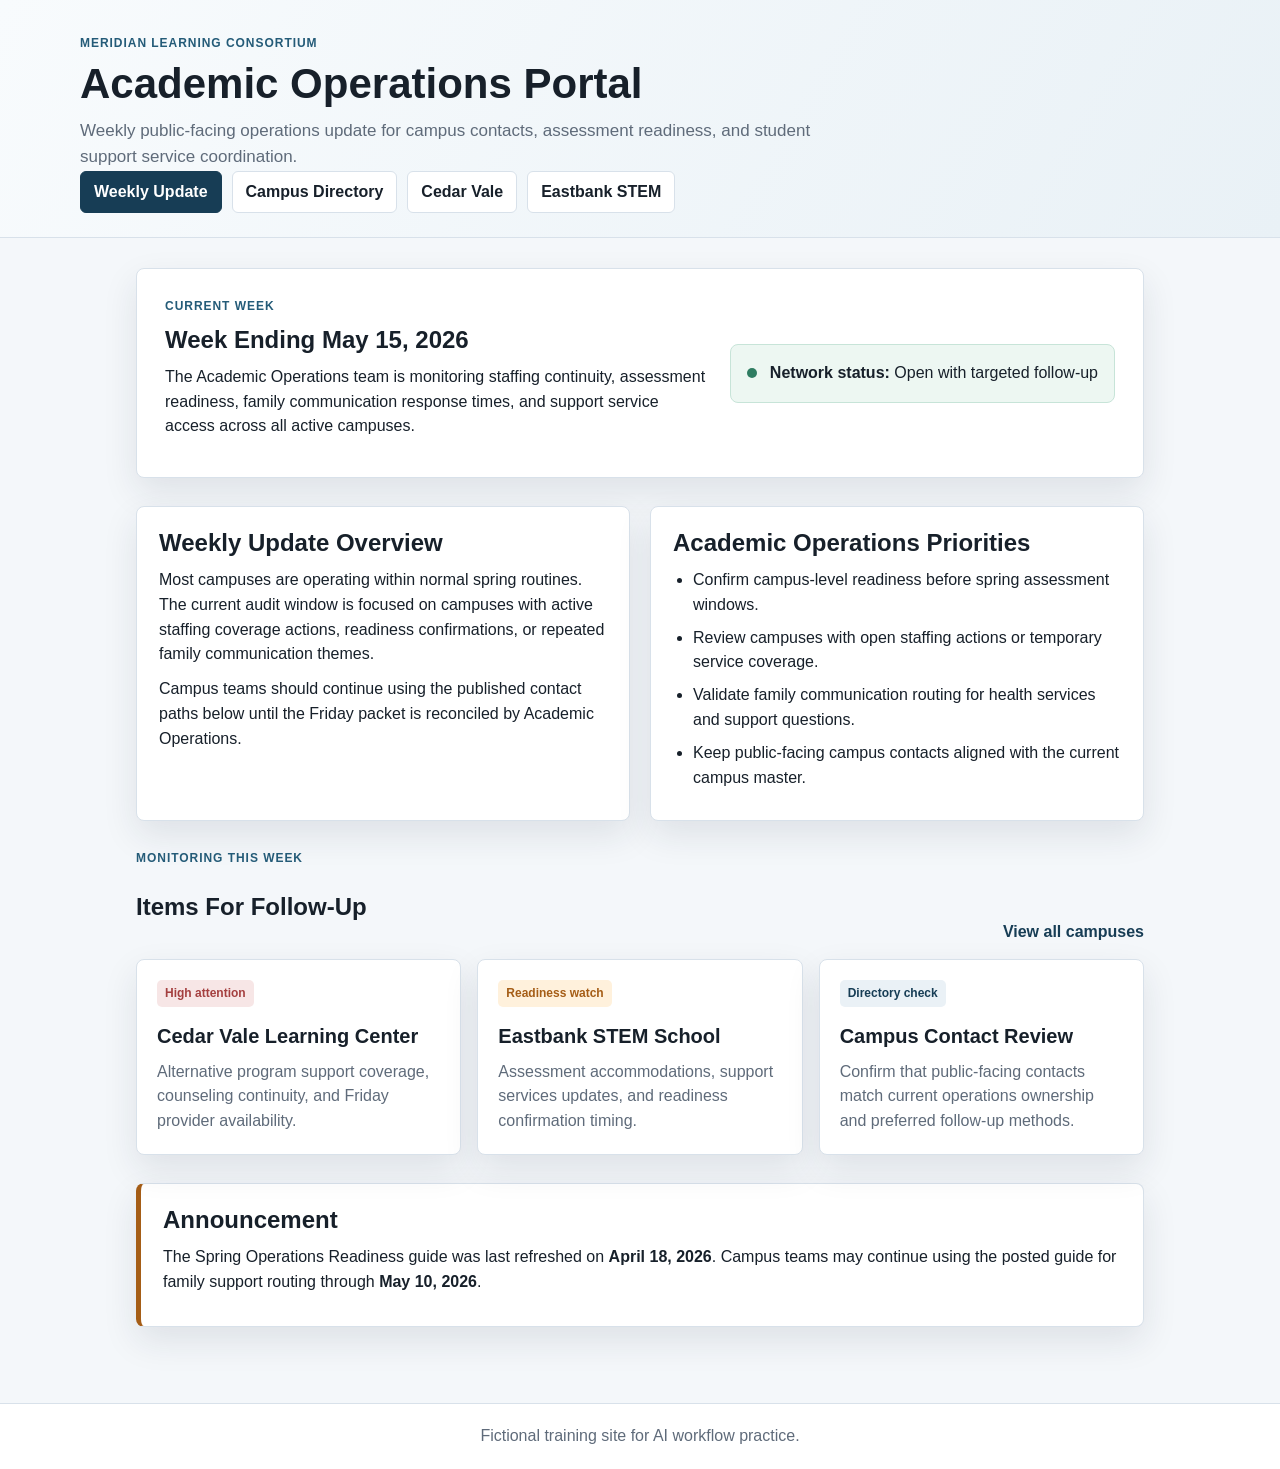
==== index.html @ b3deb1ea "Build academic operations audit portal" ====
<!doctype html>
<html lang="en">
<head>
  <meta charset="utf-8">
  <meta name="viewport" content="width=device-width, initial-scale=1">
  <title>Academic Operations Portal</title>
  <link rel="stylesheet" href="styles.css">
</head>
<body>
  <header class="site-header">
    <div>
      <p class="eyebrow">Meridian Learning Consortium</p>
      <h1>Academic Operations Portal</h1>
      <p class="lede">Weekly public-facing operations update for campus contacts, assessment readiness, and student support service coordination.</p>
    </div>
    <nav aria-label="Primary navigation">
      <a href="index.html" aria-current="page">Weekly Update</a>
      <a href="campus-directory.html">Campus Directory</a>
      <a href="cedar-vale-learning-center-profile.html">Cedar Vale</a>
      <a href="eastbank-stem-school-profile.html">Eastbank STEM</a>
    </nav>
  </header>

  <main>
    <section class="hero-panel">
      <div>
        <p class="label">Current week</p>
        <h2>Week Ending May 15, 2026</h2>
        <p>The Academic Operations team is monitoring staffing continuity, assessment readiness, family communication response times, and support service access across all active campuses.</p>
      </div>
      <div class="status-box">
        <span class="status-dot"></span>
        <strong>Network status:</strong>
        <span>Open with targeted follow-up</span>
      </div>
    </section>

    <section class="content-grid">
      <article>
        <h2>Weekly Update Overview</h2>
        <p>Most campuses are operating within normal spring routines. The current audit window is focused on campuses with active staffing coverage actions, readiness confirmations, or repeated family communication themes.</p>
        <p>Campus teams should continue using the published contact paths below until the Friday packet is reconciled by Academic Operations.</p>
      </article>

      <article>
        <h2>Academic Operations Priorities</h2>
        <ul class="check-list">
          <li>Confirm campus-level readiness before spring assessment windows.</li>
          <li>Review campuses with open staffing actions or temporary service coverage.</li>
          <li>Validate family communication routing for health services and support questions.</li>
          <li>Keep public-facing campus contacts aligned with the current campus master.</li>
        </ul>
      </article>
    </section>

    <section>
      <div class="section-heading">
        <div>
          <p class="label">Monitoring this week</p>
          <h2>Items For Follow-Up</h2>
        </div>
        <a class="text-link" href="campus-directory.html">View all campuses</a>
      </div>
      <div class="cards">
        <a class="card" href="cedar-vale-learning-center-profile.html">
          <span class="tag high">High attention</span>
          <h3>Cedar Vale Learning Center</h3>
          <p>Alternative program support coverage, counseling continuity, and Friday provider availability.</p>
        </a>
        <a class="card" href="eastbank-stem-school-profile.html">
          <span class="tag medium">Readiness watch</span>
          <h3>Eastbank STEM School</h3>
          <p>Assessment accommodations, support services updates, and readiness confirmation timing.</p>
        </a>
        <a class="card" href="campus-directory.html">
          <span class="tag neutral">Directory check</span>
          <h3>Campus Contact Review</h3>
          <p>Confirm that public-facing contacts match current operations ownership and preferred follow-up methods.</p>
        </a>
      </div>
    </section>

    <section class="notice">
      <h2>Announcement</h2>
      <p>The Spring Operations Readiness guide was last refreshed on <strong>April 18, 2026</strong>. Campus teams may continue using the posted guide for family support routing through <strong>May 10, 2026</strong>.</p>
    </section>
  </main>

  <footer>
    <p>Fictional training site for AI workflow practice.</p>
  </footer>
</body>
</html>
---- styles.css ----
:root {
  --ink: #17202a;
  --muted: #5f6b7a;
  --line: #d8e1ea;
  --panel: #ffffff;
  --wash: #f4f7fa;
  --brand: #245b78;
  --brand-dark: #173d55;
  --accent: #2f7d62;
  --warn: #a55d16;
  --high: #a43f3f;
  --shadow: 0 14px 35px rgba(26, 44, 58, 0.10);
}

* {
  box-sizing: border-box;
}

body {
  margin: 0;
  color: var(--ink);
  font-family: Arial, Helvetica, sans-serif;
  background: var(--wash);
  line-height: 1.55;
}

a {
  color: var(--brand-dark);
  text-decoration: none;
}

a:hover {
  text-decoration: underline;
}

.site-header {
  background: linear-gradient(120deg, #f8fbfd 0%, #e9f1f6 100%);
  border-bottom: 1px solid var(--line);
  padding: 34px min(5vw, 56px) 24px;
}

.site-header.compact {
  padding-top: 26px;
}

.site-header > div,
.site-header nav,
main {
  max-width: 1120px;
  margin: 0 auto;
}

.site-header h1 {
  margin: 0;
  font-size: 42px;
  line-height: 1.08;
  letter-spacing: 0;
}

.eyebrow,
.label {
  margin: 0 0 8px;
  color: var(--brand);
  font-size: 12px;
  font-weight: 700;
  letter-spacing: 0.08em;
  text-transform: uppercase;
}

.lede {
  max-width: 760px;
  margin: 12px 0 0;
  color: var(--muted);
  font-size: 17px;
}

nav {
  display: flex;
  flex-wrap: wrap;
  gap: 10px;
  margin-top: 24px;
}

nav a {
  display: inline-flex;
  align-items: center;
  min-height: 38px;
  padding: 8px 13px;
  border: 1px solid var(--line);
  border-radius: 6px;
  background: #fff;
  color: var(--ink);
  font-weight: 700;
}

nav a[aria-current="page"] {
  background: var(--brand-dark);
  border-color: var(--brand-dark);
  color: #fff;
}

main {
  padding: 30px min(5vw, 56px) 48px;
}

section {
  margin-bottom: 28px;
}

.hero-panel,
.profile-header,
.table-card,
article,
.notice,
.contact-panel,
.detail-list {
  background: var(--panel);
  border: 1px solid var(--line);
  border-radius: 8px;
  box-shadow: var(--shadow);
}

.hero-panel,
.profile-header {
  display: grid;
  grid-template-columns: minmax(0, 1fr) auto;
  gap: 24px;
  align-items: center;
  padding: 28px;
}

.hero-panel h2,
.profile-header h2,
article h2,
.notice h2,
.table-card h2,
.detail-list h2,
.contact-panel h2 {
  margin: 0 0 10px;
  font-size: 24px;
  line-height: 1.2;
}

.hero-panel p,
.profile-header p,
article p,
.notice p,
.contact-panel p {
  margin: 0 0 10px;
}

.status-box {
  min-width: 250px;
  padding: 16px;
  border-radius: 8px;
  background: #edf7f2;
  border: 1px solid #c7e4d8;
}

.status-dot {
  display: inline-block;
  width: 10px;
  height: 10px;
  margin-right: 8px;
  border-radius: 50%;
  background: var(--accent);
}

.content-grid {
  display: grid;
  grid-template-columns: repeat(2, minmax(0, 1fr));
  gap: 20px;
}

article,
.notice,
.contact-panel,
.detail-list,
.table-card {
  padding: 22px;
}

.check-list,
.detail-list ul {
  margin: 0;
  padding-left: 20px;
}

.check-list li,
.detail-list li {
  margin: 8px 0;
}

.section-heading {
  display: flex;
  justify-content: space-between;
  gap: 18px;
  align-items: end;
  margin-bottom: 14px;
}

.text-link {
  font-weight: 700;
}

.cards {
  display: grid;
  grid-template-columns: repeat(3, minmax(0, 1fr));
  gap: 16px;
}

.card {
  min-height: 180px;
  display: flex;
  flex-direction: column;
  padding: 20px;
  background: #fff;
  border: 1px solid var(--line);
  border-radius: 8px;
  box-shadow: var(--shadow);
  color: var(--ink);
}

.card h3 {
  margin: 14px 0 8px;
  font-size: 20px;
}

.card p {
  margin: 0;
  color: var(--muted);
}

.tag {
  align-self: flex-start;
  padding: 4px 8px;
  border-radius: 5px;
  font-size: 12px;
  font-weight: 700;
}

.tag.high {
  background: #f7e6e6;
  color: var(--high);
}

.tag.medium {
  background: #fff1dc;
  color: var(--warn);
}

.tag.neutral {
  background: #eaf1f6;
  color: var(--brand-dark);
}

.notice {
  border-left: 5px solid var(--warn);
}

.table-wrap {
  overflow-x: auto;
}

table {
  width: 100%;
  border-collapse: collapse;
  font-size: 14px;
}

th,
td {
  padding: 12px 10px;
  border-bottom: 1px solid var(--line);
  text-align: left;
  vertical-align: top;
}

th {
  background: #edf3f7;
  color: var(--brand-dark);
  font-size: 12px;
  letter-spacing: 0.04em;
  text-transform: uppercase;
}

.muted {
  color: var(--muted);
}

.facts {
  display: grid;
  grid-template-columns: repeat(2, minmax(120px, 1fr));
  gap: 10px;
  min-width: 330px;
  margin: 0;
}

.facts div {
  padding: 12px;
  border: 1px solid var(--line);
  border-radius: 7px;
  background: #f8fbfd;
}

.facts dt {
  color: var(--muted);
  font-size: 12px;
  font-weight: 700;
  text-transform: uppercase;
}

.facts dd {
  margin: 3px 0 0;
  font-weight: 700;
}

footer {
  padding: 20px min(5vw, 56px);
  border-top: 1px solid var(--line);
  background: #fff;
  color: var(--muted);
  text-align: center;
}

footer p {
  margin: 0;
}

@media (max-width: 820px) {
  .site-header h1 {
    font-size: 32px;
  }

  .hero-panel,
  .profile-header,
  .content-grid,
  .cards {
    grid-template-columns: 1fr;
  }

  .status-box,
  .facts {
    min-width: 0;
  }

  .section-heading {
    align-items: start;
    flex-direction: column;
  }
}
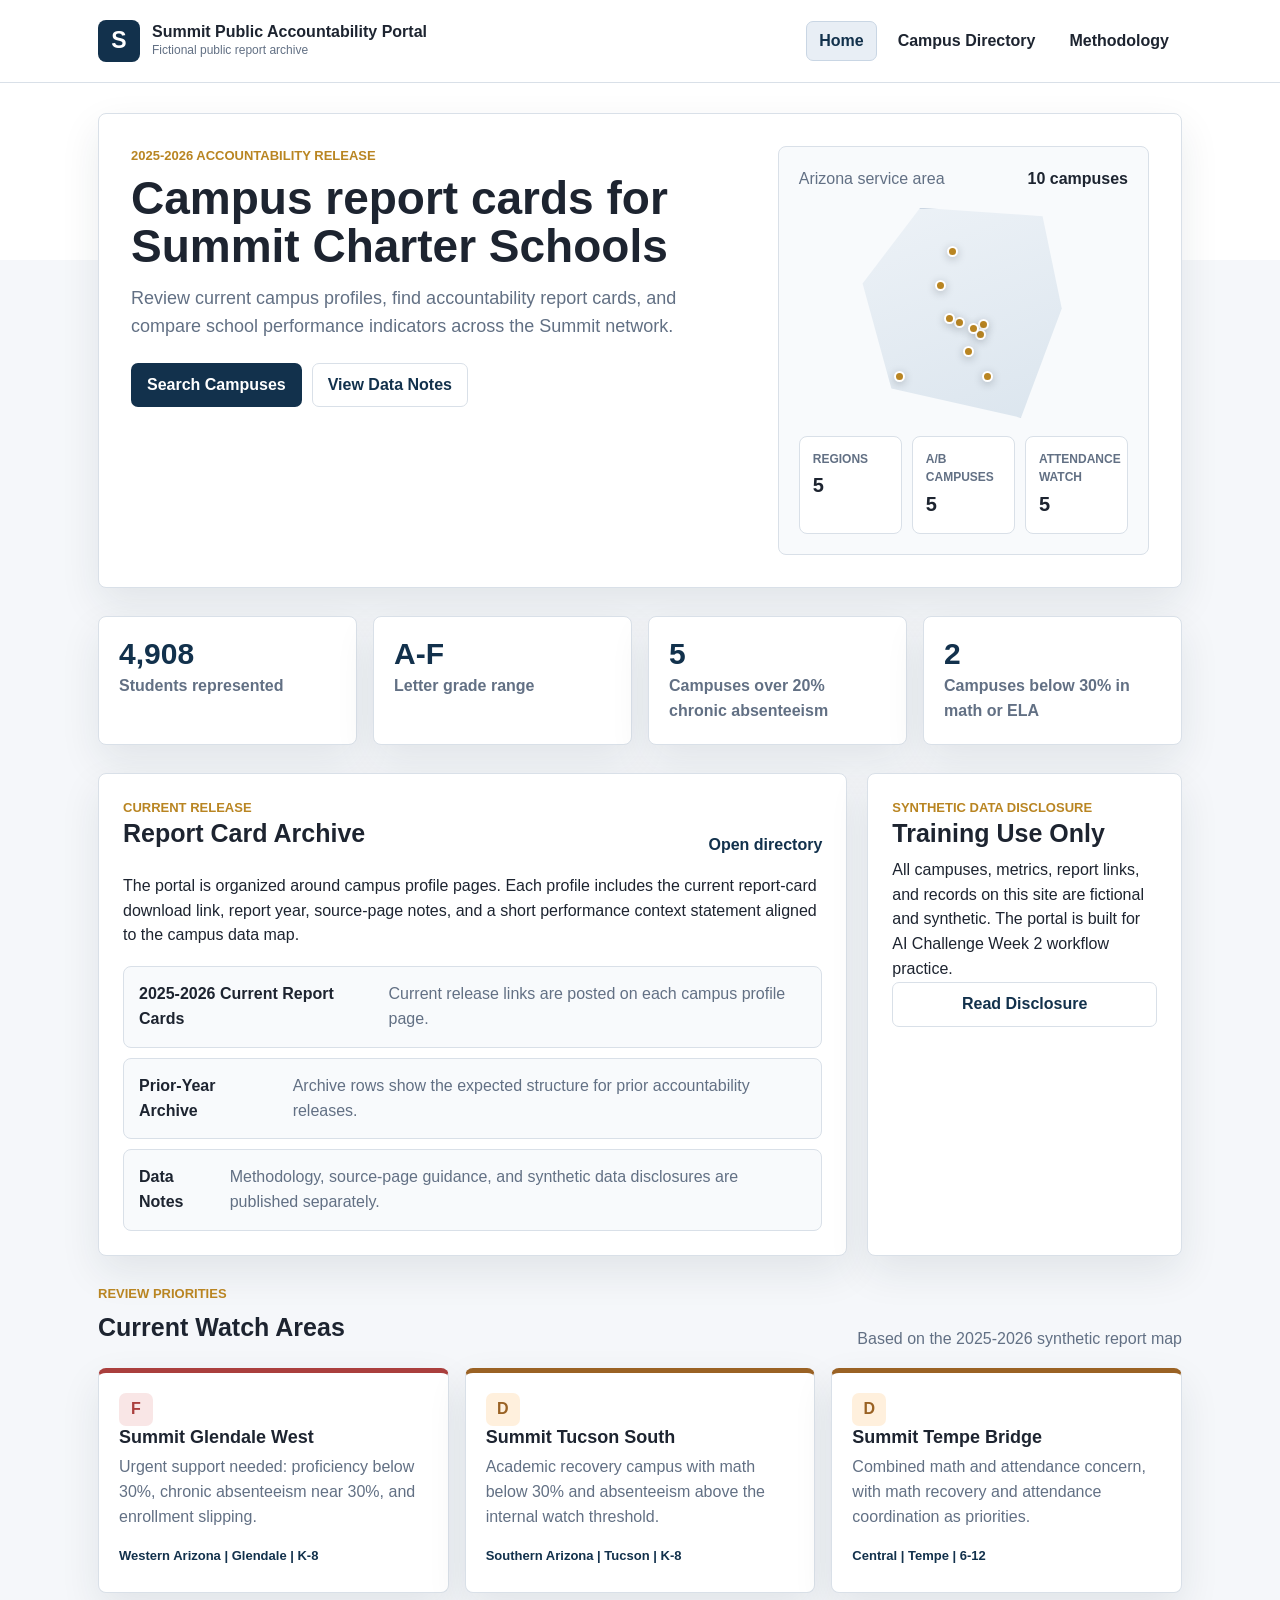
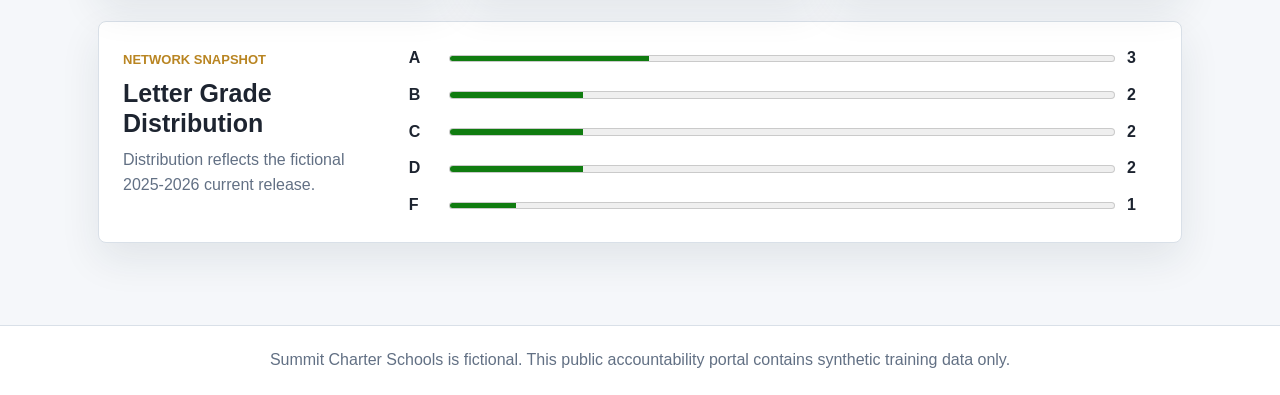
==== commit 602b8a1f: "Build Summit accountability portal" ====
--- a/index.html
+++ b/index.html
@@ -3,91 +3,167 @@
 <head>
   <meta charset="utf-8">
   <meta name="viewport" content="width=device-width, initial-scale=1">
-  <title>Academic Operations Portal</title>
+  <title>Summit Public Accountability Portal</title>
   <link rel="stylesheet" href="styles.css">
 </head>
 <body>
   <header class="site-header">
-    <div>
-      <p class="eyebrow">Meridian Learning Consortium</p>
-      <h1>Academic Operations Portal</h1>
-      <p class="lede">Weekly public-facing operations update for campus contacts, assessment readiness, and student support service coordination.</p>
+    <div class="header-inner">
+      <a class="brand" href="index.html" aria-label="Summit Public Accountability Portal home">
+        <span class="brand-mark">S</span>
+        <span>
+          <strong>Summit Public Accountability Portal</strong>
+          <small>Fictional public report archive</small>
+        </span>
+      </a>
+      <nav aria-label="Primary navigation">
+        <a href="index.html" aria-current="page">Home</a>
+        <a href="campus-directory.html">Campus Directory</a>
+        <a href="methodology.html">Methodology</a>
+      </nav>
     </div>
-    <nav aria-label="Primary navigation">
-      <a href="index.html" aria-current="page">Weekly Update</a>
-      <a href="campus-directory.html">Campus Directory</a>
-      <a href="cedar-vale-learning-center-profile.html">Cedar Vale</a>
-      <a href="eastbank-stem-school-profile.html">Eastbank STEM</a>
-    </nav>
   </header>
 
   <main>
-    <section class="hero-panel">
-      <div>
-        <p class="label">Current week</p>
-        <h2>Week Ending May 15, 2026</h2>
-        <p>The Academic Operations team is monitoring staffing continuity, assessment readiness, family communication response times, and support service access across all active campuses.</p>
+    <section class="home-hero">
+      <div class="hero-copy">
+        <p class="eyebrow">2025-2026 Accountability Release</p>
+        <h1>Campus report cards for Summit Charter Schools</h1>
+        <p class="lede">Review current campus profiles, find accountability report cards, and compare school performance indicators across the Summit network.</p>
+        <div class="hero-actions" aria-label="Primary actions">
+          <a class="button primary" href="campus-directory.html">Search Campuses</a>
+          <a class="button secondary" href="methodology.html">View Data Notes</a>
+        </div>
       </div>
-      <div class="status-box">
-        <span class="status-dot"></span>
-        <strong>Network status:</strong>
-        <span>Open with targeted follow-up</span>
+
+      <div class="release-visual" aria-label="Arizona campus region overview">
+        <div class="map-card">
+          <div class="map-title">
+            <span>Arizona service area</span>
+            <strong>10 campuses</strong>
+          </div>
+          <div class="az-map" aria-hidden="true">
+            <span class="map-dot phoenix"></span>
+            <span class="map-dot mesa"></span>
+            <span class="map-dot tucson"></span>
+            <span class="map-dot flagstaff"></span>
+            <span class="map-dot yuma"></span>
+            <span class="map-dot chandler"></span>
+            <span class="map-dot glendale"></span>
+            <span class="map-dot tempe"></span>
+            <span class="map-dot maricopa"></span>
+            <span class="map-dot prescott"></span>
+          </div>
+          <dl class="mini-facts">
+            <div><dt>Regions</dt><dd>5</dd></div>
+            <div><dt>A/B campuses</dt><dd>5</dd></div>
+            <div><dt>Attendance watch</dt><dd>5</dd></div>
+          </dl>
+        </div>
       </div>
     </section>
 
-    <section class="content-grid">
-      <article>
-        <h2>Weekly Update Overview</h2>
-        <p>Most campuses are operating within normal spring routines. The current audit window is focused on campuses with active staffing coverage actions, readiness confirmations, or repeated family communication themes.</p>
-        <p>Campus teams should continue using the published contact paths below until the Friday packet is reconciled by Academic Operations.</p>
+    <section class="summary-strip" aria-label="Network summary">
+      <article class="summary-card">
+        <span class="metric-value">4,908</span>
+        <span class="metric-label">Students represented</span>
+      </article>
+      <article class="summary-card">
+        <span class="metric-value">A-F</span>
+        <span class="metric-label">Letter grade range</span>
+      </article>
+      <article class="summary-card">
+        <span class="metric-value">5</span>
+        <span class="metric-label">Campuses over 20% chronic absenteeism</span>
+      </article>
+      <article class="summary-card">
+        <span class="metric-value">2</span>
+        <span class="metric-label">Campuses below 30% in math or ELA</span>
+      </article>
+    </section>
+
+    <section class="portal-grid">
+      <article class="wide-panel">
+        <div class="section-heading">
+          <div>
+            <p class="eyebrow">Current release</p>
+            <h2>Report Card Archive</h2>
+          </div>
+          <a class="text-link" href="campus-directory.html">Open directory</a>
+        </div>
+        <p>The portal is organized around campus profile pages. Each profile includes the current report-card download link, report year, source-page notes, and a short performance context statement aligned to the campus data map.</p>
+        <div class="archive-list">
+          <div>
+            <strong>2025-2026 Current Report Cards</strong>
+            <span>Current release links are posted on each campus profile page.</span>
+          </div>
+          <div>
+            <strong>Prior-Year Archive</strong>
+            <span>Archive rows show the expected structure for prior accountability releases.</span>
+          </div>
+          <div>
+            <strong>Data Notes</strong>
+            <span>Methodology, source-page guidance, and synthetic data disclosures are published separately.</span>
+          </div>
+        </div>
       </article>
 
-      <article>
-        <h2>Academic Operations Priorities</h2>
-        <ul class="check-list">
-          <li>Confirm campus-level readiness before spring assessment windows.</li>
-          <li>Review campuses with open staffing actions or temporary service coverage.</li>
-          <li>Validate family communication routing for health services and support questions.</li>
-          <li>Keep public-facing campus contacts aligned with the current campus master.</li>
-        </ul>
-      </article>
+      <aside class="side-panel">
+        <p class="eyebrow">Synthetic data disclosure</p>
+        <h2>Training Use Only</h2>
+        <p>All campuses, metrics, report links, and records on this site are fictional and synthetic. The portal is built for AI Challenge Week 2 workflow practice.</p>
+        <a class="button secondary full" href="methodology.html#synthetic-data">Read Disclosure</a>
+      </aside>
     </section>
 
     <section>
       <div class="section-heading">
         <div>
-          <p class="label">Monitoring this week</p>
-          <h2>Items For Follow-Up</h2>
+          <p class="eyebrow">Review priorities</p>
+          <h2>Current Watch Areas</h2>
         </div>
-        <a class="text-link" href="campus-directory.html">View all campuses</a>
+        <span class="muted">Based on the 2025-2026 synthetic report map</span>
       </div>
-      <div class="cards">
-        <a class="card" href="cedar-vale-learning-center-profile.html">
-          <span class="tag high">High attention</span>
-          <h3>Cedar Vale Learning Center</h3>
-          <p>Alternative program support coverage, counseling continuity, and Friday provider availability.</p>
+      <div class="campus-cards">
+        <a class="campus-card urgent" href="campuses/summit-glendale-west.html">
+          <span class="badge badge-f">F</span>
+          <h3>Summit Glendale West</h3>
+          <p>Urgent support needed: proficiency below 30%, chronic absenteeism near 30%, and enrollment slipping.</p>
+          <span class="card-meta">Western Arizona | Glendale | K-8</span>
         </a>
-        <a class="card" href="eastbank-stem-school-profile.html">
-          <span class="tag medium">Readiness watch</span>
-          <h3>Eastbank STEM School</h3>
-          <p>Assessment accommodations, support services updates, and readiness confirmation timing.</p>
+        <a class="campus-card watch" href="campuses/summit-tucson-south.html">
+          <span class="badge badge-d">D</span>
+          <h3>Summit Tucson South</h3>
+          <p>Academic recovery campus with math below 30% and absenteeism above the internal watch threshold.</p>
+          <span class="card-meta">Southern Arizona | Tucson | K-8</span>
         </a>
-        <a class="card" href="campus-directory.html">
-          <span class="tag neutral">Directory check</span>
-          <h3>Campus Contact Review</h3>
-          <p>Confirm that public-facing contacts match current operations ownership and preferred follow-up methods.</p>
+        <a class="campus-card watch" href="campuses/summit-tempe-bridge.html">
+          <span class="badge badge-d">D</span>
+          <h3>Summit Tempe Bridge</h3>
+          <p>Combined math and attendance concern, with math recovery and attendance coordination as priorities.</p>
+          <span class="card-meta">Central | Tempe | 6-12</span>
         </a>
       </div>
     </section>
 
-    <section class="notice">
-      <h2>Announcement</h2>
-      <p>The Spring Operations Readiness guide was last refreshed on <strong>April 18, 2026</strong>. Campus teams may continue using the posted guide for family support routing through <strong>May 10, 2026</strong>.</p>
+    <section class="grade-panel" aria-label="Letter grade distribution">
+      <div>
+        <p class="eyebrow">Network snapshot</p>
+        <h2>Letter Grade Distribution</h2>
+        <p class="muted">Distribution reflects the fictional 2025-2026 current release.</p>
+      </div>
+      <div class="grade-bars">
+        <div><span>A</span><meter min="0" max="10" value="3"></meter><strong>3</strong></div>
+        <div><span>B</span><meter min="0" max="10" value="2"></meter><strong>2</strong></div>
+        <div><span>C</span><meter min="0" max="10" value="2"></meter><strong>2</strong></div>
+        <div><span>D</span><meter min="0" max="10" value="2"></meter><strong>2</strong></div>
+        <div><span>F</span><meter min="0" max="10" value="1"></meter><strong>1</strong></div>
+      </div>
     </section>
   </main>
 
   <footer>
-    <p>Fictional training site for AI workflow practice.</p>
+    <p>Summit Charter Schools is fictional. This public accountability portal contains synthetic training data only.</p>
   </footer>
 </body>
 </html>
--- a/styles.css
+++ b/styles.css
@@ -1,31 +1,42 @@
 :root {
-  --ink: #17202a;
-  --muted: #5f6b7a;
-  --line: #d8e1ea;
+  --ink: #1d2430;
+  --muted: #627084;
+  --line: #d9e0e8;
   --panel: #ffffff;
-  --wash: #f4f7fa;
-  --brand: #245b78;
-  --brand-dark: #173d55;
-  --accent: #2f7d62;
-  --warn: #a55d16;
-  --high: #a43f3f;
-  --shadow: 0 14px 35px rgba(26, 44, 58, 0.10);
+  --wash: #f5f7fa;
+  --navy: #12314c;
+  --navy-soft: #e8eef5;
+  --gold: #b98522;
+  --gold-soft: #fff3d7;
+  --green: #357960;
+  --green-soft: #e5f3ed;
+  --red: #aa3f3d;
+  --red-soft: #f9e6e6;
+  --orange: #9a6224;
+  --orange-soft: #fff0dd;
+  --shadow: 0 16px 40px rgba(26, 41, 58, 0.09);
 }
 
 * {
   box-sizing: border-box;
+}
+
+html {
+  background: var(--wash);
 }
 
 body {
   margin: 0;
   color: var(--ink);
   font-family: Arial, Helvetica, sans-serif;
-  background: var(--wash);
   line-height: 1.55;
+  letter-spacing: 0;
+  background:
+    linear-gradient(180deg, #ffffff 0, #ffffff 260px, var(--wash) 260px);
 }
 
 a {
-  color: var(--brand-dark);
+  color: var(--navy);
   text-decoration: none;
 }
 
@@ -34,161 +45,383 @@
 }
 
 .site-header {
-  background: linear-gradient(120deg, #f8fbfd 0%, #e9f1f6 100%);
+  background: #fff;
   border-bottom: 1px solid var(--line);
-  padding: 34px min(5vw, 56px) 24px;
-}
-
-.site-header.compact {
-  padding-top: 26px;
-}
-
-.site-header > div,
-.site-header nav,
-main {
-  max-width: 1120px;
+}
+
+.header-inner {
+  display: flex;
+  justify-content: space-between;
+  gap: 24px;
+  align-items: center;
+  max-width: 1180px;
   margin: 0 auto;
-}
-
-.site-header h1 {
-  margin: 0;
-  font-size: 42px;
-  line-height: 1.08;
-  letter-spacing: 0;
-}
-
-.eyebrow,
-.label {
-  margin: 0 0 8px;
-  color: var(--brand);
+  padding: 20px min(5vw, 48px);
+}
+
+.brand {
+  display: inline-flex;
+  align-items: center;
+  gap: 12px;
+  color: var(--ink);
+  min-width: 260px;
+}
+
+.brand:hover {
+  text-decoration: none;
+}
+
+.brand-mark {
+  display: grid;
+  place-items: center;
+  width: 42px;
+  height: 42px;
+  border-radius: 8px;
+  background: var(--navy);
+  color: #fff;
+  font-size: 23px;
+  font-weight: 800;
+}
+
+.brand strong,
+.brand small {
+  display: block;
+}
+
+.brand strong {
+  font-size: 16px;
+  line-height: 1.2;
+}
+
+.brand small {
+  color: var(--muted);
   font-size: 12px;
-  font-weight: 700;
-  letter-spacing: 0.08em;
-  text-transform: uppercase;
-}
-
-.lede {
-  max-width: 760px;
-  margin: 12px 0 0;
-  color: var(--muted);
-  font-size: 17px;
 }
 
 nav {
   display: flex;
   flex-wrap: wrap;
-  gap: 10px;
-  margin-top: 24px;
+  gap: 8px;
+  justify-content: flex-end;
 }
 
 nav a {
   display: inline-flex;
   align-items: center;
   min-height: 38px;
-  padding: 8px 13px;
-  border: 1px solid var(--line);
-  border-radius: 6px;
-  background: #fff;
+  padding: 7px 12px;
+  border: 1px solid transparent;
+  border-radius: 7px;
   color: var(--ink);
   font-weight: 700;
 }
 
 nav a[aria-current="page"] {
-  background: var(--brand-dark);
-  border-color: var(--brand-dark);
-  color: #fff;
+  background: var(--navy-soft);
+  border-color: #c9d6e4;
+  color: var(--navy);
 }
 
 main {
-  padding: 30px min(5vw, 56px) 48px;
+  max-width: 1180px;
+  margin: 0 auto;
+  padding: 30px min(5vw, 48px) 54px;
 }
 
 section {
   margin-bottom: 28px;
 }
 
-.hero-panel,
-.profile-header,
-.table-card,
-article,
-.notice,
-.contact-panel,
-.detail-list {
-  background: var(--panel);
+h1,
+h2,
+h3,
+p {
+  margin-top: 0;
+}
+
+h1 {
+  margin-bottom: 14px;
+  font-size: 46px;
+  line-height: 1.05;
+}
+
+h2 {
+  margin-bottom: 10px;
+  font-size: 25px;
+  line-height: 1.2;
+}
+
+h3 {
+  margin-bottom: 7px;
+  font-size: 18px;
+  line-height: 1.25;
+}
+
+.eyebrow {
+  margin-bottom: 8px;
+  color: var(--gold);
+  font-size: 13px;
+  font-weight: 800;
+  letter-spacing: 0;
+  text-transform: uppercase;
+}
+
+.lede {
+  max-width: 760px;
+  color: var(--muted);
+  font-size: 18px;
+}
+
+.muted {
+  color: var(--muted);
+}
+
+.button {
+  display: inline-flex;
+  justify-content: center;
+  align-items: center;
+  min-height: 42px;
+  padding: 9px 15px;
+  border: 1px solid transparent;
+  border-radius: 7px;
+  font-weight: 800;
+  cursor: pointer;
+}
+
+.button:hover {
+  text-decoration: none;
+}
+
+.button.primary {
+  background: var(--navy);
+  color: #fff;
+}
+
+.button.secondary {
+  background: #fff;
+  border-color: var(--line);
+  color: var(--navy);
+}
+
+.button.full {
+  width: 100%;
+}
+
+.text-link {
+  font-weight: 800;
+}
+
+.home-hero,
+.profile-hero {
+  display: grid;
+  grid-template-columns: minmax(0, 1.25fr) minmax(320px, 0.75fr);
+  gap: 28px;
+  align-items: stretch;
+  padding: 32px;
   border: 1px solid var(--line);
   border-radius: 8px;
+  background: #fff;
   box-shadow: var(--shadow);
 }
 
-.hero-panel,
-.profile-header {
-  display: grid;
-  grid-template-columns: minmax(0, 1fr) auto;
-  gap: 24px;
-  align-items: center;
-  padding: 28px;
-}
-
-.hero-panel h2,
-.profile-header h2,
-article h2,
-.notice h2,
-.table-card h2,
-.detail-list h2,
-.contact-panel h2 {
-  margin: 0 0 10px;
-  font-size: 24px;
-  line-height: 1.2;
-}
-
-.hero-panel p,
-.profile-header p,
-article p,
-.notice p,
-.contact-panel p {
-  margin: 0 0 10px;
-}
-
-.status-box {
-  min-width: 250px;
-  padding: 16px;
+.profile-hero {
+  grid-template-columns: minmax(0, 1fr) minmax(330px, 0.7fr);
+  border-top: 5px solid var(--green);
+}
+
+.profile-hero.watch {
+  border-top-color: var(--orange);
+}
+
+.profile-hero.monitor {
+  border-top-color: var(--gold);
+}
+
+.profile-hero.urgent {
+  border-top-color: var(--red);
+}
+
+.hero-copy,
+.release-visual {
+  min-width: 0;
+}
+
+.hero-actions,
+.profile-actions {
+  display: flex;
+  flex-wrap: wrap;
+  gap: 10px;
+  margin-top: 22px;
+}
+
+.release-visual {
+  display: flex;
+}
+
+.map-card {
+  width: 100%;
+  min-height: 330px;
+  padding: 20px;
+  border: 1px solid var(--line);
   border-radius: 8px;
-  background: #edf7f2;
-  border: 1px solid #c7e4d8;
-}
-
-.status-dot {
-  display: inline-block;
-  width: 10px;
-  height: 10px;
-  margin-right: 8px;
+  background: #f8fafc;
+}
+
+.map-title {
+  display: flex;
+  justify-content: space-between;
+  gap: 16px;
+  margin-bottom: 16px;
+  color: var(--muted);
+}
+
+.map-title strong {
+  color: var(--ink);
+}
+
+.az-map {
+  position: relative;
+  height: 210px;
+  margin: 0 auto 18px;
+  max-width: 240px;
+  clip-path: polygon(32% 0, 83% 4%, 91% 48%, 74% 100%, 20% 86%, 8% 36%);
+  background:
+    linear-gradient(160deg, #edf2f7 0, #dbe5ee 100%);
+  border: 1px solid #cbd6e2;
+}
+
+.map-dot {
+  position: absolute;
+  width: 11px;
+  height: 11px;
+  border: 2px solid #fff;
   border-radius: 50%;
-  background: var(--accent);
-}
-
+  background: var(--gold);
+  box-shadow: 0 2px 8px rgba(29, 36, 48, 0.25);
+}
+
+.phoenix { left: 46%; top: 52%; }
+.mesa { left: 56%; top: 53%; }
+.tucson { left: 58%; top: 78%; }
+.flagstaff { left: 43%; top: 18%; }
+.yuma { left: 21%; top: 78%; }
+.chandler { left: 55%; top: 58%; }
+.glendale { left: 42%; top: 50%; }
+.tempe { left: 52%; top: 55%; }
+.maricopa { left: 50%; top: 66%; }
+.prescott { left: 38%; top: 34%; }
+
+.mini-facts,
+.facts {
+  display: grid;
+  grid-template-columns: repeat(3, minmax(0, 1fr));
+  gap: 10px;
+  margin: 0;
+}
+
+.facts {
+  grid-template-columns: repeat(2, minmax(0, 1fr));
+  align-content: start;
+}
+
+.mini-facts div,
+.facts div {
+  padding: 13px;
+  border: 1px solid var(--line);
+  border-radius: 8px;
+  background: #fff;
+}
+
+.mini-facts dt,
+.facts dt {
+  color: var(--muted);
+  font-size: 12px;
+  font-weight: 800;
+  text-transform: uppercase;
+}
+
+.mini-facts dd,
+.facts dd {
+  margin: 2px 0 0;
+  font-size: 20px;
+  font-weight: 800;
+}
+
+.summary-strip,
+.metric-grid,
+.campus-cards {
+  display: grid;
+  grid-template-columns: repeat(4, minmax(0, 1fr));
+  gap: 16px;
+}
+
+.campus-cards {
+  grid-template-columns: repeat(3, minmax(0, 1fr));
+}
+
+.summary-card,
+.metric-card,
+.campus-card,
+article,
+.side-panel,
+.wide-panel,
+.directory-panel,
+.filter-panel,
+.grade-panel,
+.notice,
+.page-title {
+  border: 1px solid var(--line);
+  border-radius: 8px;
+  background: var(--panel);
+  box-shadow: var(--shadow);
+}
+
+.summary-card,
+.metric-card {
+  display: flex;
+  flex-direction: column;
+  gap: 4px;
+  min-height: 122px;
+  padding: 20px;
+}
+
+.metric-value {
+  color: var(--navy);
+  font-size: 30px;
+  font-weight: 800;
+  line-height: 1.1;
+}
+
+.metric-label,
+.source-note {
+  color: var(--muted);
+  font-weight: 700;
+}
+
+.source-note {
+  margin-top: auto;
+  font-size: 12px;
+}
+
+.portal-grid,
 .content-grid {
   display: grid;
+  grid-template-columns: minmax(0, 1fr) minmax(300px, 0.42fr);
+  gap: 20px;
+}
+
+.content-grid {
   grid-template-columns: repeat(2, minmax(0, 1fr));
-  gap: 20px;
 }
 
 article,
+.side-panel,
+.wide-panel,
+.directory-panel,
+.grade-panel,
 .notice,
-.contact-panel,
-.detail-list,
-.table-card {
-  padding: 22px;
-}
-
-.check-list,
-.detail-list ul {
-  margin: 0;
-  padding-left: 20px;
-}
-
-.check-list li,
-.detail-list li {
-  margin: 8px 0;
+.page-title {
+  padding: 24px;
 }
 
 .section-heading {
@@ -196,66 +429,218 @@
   justify-content: space-between;
   gap: 18px;
   align-items: end;
-  margin-bottom: 14px;
-}
-
-.text-link {
-  font-weight: 700;
-}
-
-.cards {
-  display: grid;
-  grid-template-columns: repeat(3, minmax(0, 1fr));
-  gap: 16px;
-}
-
-.card {
-  min-height: 180px;
+  margin-bottom: 16px;
+}
+
+.archive-list,
+.report-list {
+  display: grid;
+  gap: 10px;
+  margin-top: 18px;
+}
+
+.archive-list div,
+.report-row {
   display: flex;
-  flex-direction: column;
-  padding: 20px;
-  background: #fff;
+  justify-content: space-between;
+  gap: 18px;
+  padding: 15px;
   border: 1px solid var(--line);
   border-radius: 8px;
-  box-shadow: var(--shadow);
+  background: #f8fafc;
+}
+
+.archive-list strong,
+.archive-list span,
+.report-row strong,
+.report-row small {
+  display: block;
+}
+
+.archive-list span,
+.report-row small {
+  color: var(--muted);
+}
+
+.report-row {
+  align-items: center;
   color: var(--ink);
 }
 
-.card h3 {
-  margin: 14px 0 8px;
-  font-size: 20px;
-}
-
-.card p {
-  margin: 0;
-  color: var(--muted);
-}
-
-.tag {
-  align-self: flex-start;
-  padding: 4px 8px;
-  border-radius: 5px;
+.report-row:hover {
+  text-decoration: none;
+  border-color: #b8c8d9;
+}
+
+.report-row.current {
+  background: var(--navy-soft);
+  border-color: #c9d6e4;
+}
+
+.report-row em {
+  flex: 0 0 auto;
+  color: var(--navy);
+  font-style: normal;
+  font-weight: 800;
+}
+
+.campus-card {
+  min-height: 225px;
+  padding: 20px;
+  color: var(--ink);
+}
+
+.campus-card:hover {
+  text-decoration: none;
+  border-color: #b8c8d9;
+}
+
+.campus-card.urgent {
+  border-top: 5px solid var(--red);
+}
+
+.campus-card.watch {
+  border-top: 5px solid var(--orange);
+}
+
+.campus-card p {
+  color: var(--muted);
+}
+
+.card-meta {
+  display: block;
+  margin-top: 16px;
+  color: var(--navy);
+  font-size: 13px;
+  font-weight: 800;
+}
+
+.badge,
+.status-pill {
+  display: inline-flex;
+  align-items: center;
+  justify-content: center;
+  min-width: 34px;
+  min-height: 30px;
+  padding: 4px 9px;
+  border-radius: 7px;
+  font-weight: 900;
+}
+
+.badge-a {
+  background: var(--green-soft);
+  color: var(--green);
+}
+
+.badge-b {
+  background: var(--navy-soft);
+  color: var(--navy);
+}
+
+.badge-c {
+  background: var(--gold-soft);
+  color: var(--orange);
+}
+
+.badge-d {
+  background: var(--orange-soft);
+  color: var(--orange);
+}
+
+.badge-f {
+  background: var(--red-soft);
+  color: var(--red);
+}
+
+.status-pill {
+  min-width: 0;
+  min-height: 28px;
   font-size: 12px;
-  font-weight: 700;
-}
-
-.tag.high {
-  background: #f7e6e6;
-  color: var(--high);
-}
-
-.tag.medium {
-  background: #fff1dc;
-  color: var(--warn);
-}
-
-.tag.neutral {
-  background: #eaf1f6;
-  color: var(--brand-dark);
-}
-
-.notice {
-  border-left: 5px solid var(--warn);
+}
+
+.status-pill.steady {
+  background: var(--green-soft);
+  color: var(--green);
+}
+
+.status-pill.monitor {
+  background: var(--gold-soft);
+  color: var(--orange);
+}
+
+.status-pill.watch {
+  background: var(--orange-soft);
+  color: var(--orange);
+}
+
+.status-pill.urgent {
+  background: var(--red-soft);
+  color: var(--red);
+}
+
+.grade-panel {
+  display: grid;
+  grid-template-columns: minmax(260px, 0.35fr) minmax(0, 1fr);
+  gap: 24px;
+  align-items: center;
+}
+
+.grade-bars {
+  display: grid;
+  gap: 12px;
+}
+
+.grade-bars div {
+  display: grid;
+  grid-template-columns: 28px minmax(0, 1fr) 30px;
+  gap: 12px;
+  align-items: center;
+}
+
+.grade-bars span,
+.grade-bars strong {
+  font-weight: 900;
+}
+
+meter {
+  width: 100%;
+  height: 15px;
+}
+
+.filter-panel {
+  display: grid;
+  grid-template-columns: minmax(240px, 1.3fr) repeat(4, minmax(130px, 1fr)) auto;
+  gap: 12px;
+  align-items: end;
+  padding: 18px;
+}
+
+label {
+  display: grid;
+  gap: 6px;
+  color: var(--ink);
+  font-size: 13px;
+  font-weight: 800;
+}
+
+input,
+select {
+  width: 100%;
+  min-height: 42px;
+  padding: 9px 10px;
+  border: 1px solid #c8d2de;
+  border-radius: 7px;
+  background: #fff;
+  color: var(--ink);
+  font: inherit;
+}
+
+input:focus,
+select:focus,
+.button:focus,
+a:focus {
+  outline: 3px solid rgba(185, 133, 34, 0.28);
+  outline-offset: 2px;
 }
 
 .table-wrap {
@@ -270,53 +655,78 @@
 
 th,
 td {
-  padding: 12px 10px;
+  padding: 13px 11px;
   border-bottom: 1px solid var(--line);
   text-align: left;
   vertical-align: top;
 }
 
 th {
-  background: #edf3f7;
-  color: var(--brand-dark);
+  background: #f0f4f8;
+  color: var(--navy);
   font-size: 12px;
-  letter-spacing: 0.04em;
   text-transform: uppercase;
 }
 
-.muted {
-  color: var(--muted);
-}
-
-.facts {
-  display: grid;
-  grid-template-columns: repeat(2, minmax(120px, 1fr));
-  gap: 10px;
-  min-width: 330px;
-  margin: 0;
-}
-
-.facts div {
-  padding: 12px;
-  border: 1px solid var(--line);
-  border-radius: 7px;
-  background: #f8fbfd;
-}
-
-.facts dt {
+.table-subtext {
+  display: block;
   color: var(--muted);
   font-size: 12px;
   font-weight: 700;
-  text-transform: uppercase;
-}
-
-.facts dd {
-  margin: 3px 0 0;
-  font-weight: 700;
+}
+
+.empty-state {
+  margin: 18px 0 0;
+  padding: 16px;
+  border: 1px dashed #b9c6d4;
+  border-radius: 8px;
+  color: var(--muted);
+  text-align: center;
+}
+
+.definition-grid {
+  display: grid;
+  grid-template-columns: repeat(4, minmax(0, 1fr));
+  gap: 14px;
+}
+
+.definition-grid div {
+  padding: 16px;
+  border: 1px solid var(--line);
+  border-radius: 8px;
+  background: #f8fafc;
+}
+
+.definition-grid p,
+.campus-card p,
+.wide-panel p,
+.side-panel p,
+article p,
+.notice p {
+  margin-bottom: 0;
+}
+
+.check-list {
+  margin: 14px 0 0;
+  padding-left: 20px;
+}
+
+.check-list li {
+  margin: 7px 0;
+}
+
+.download-note {
+  margin: 12px 0 0;
+  color: var(--muted);
+  font-size: 13px;
+}
+
+.notice {
+  border-left: 5px solid var(--gold);
 }
 
 footer {
-  padding: 20px min(5vw, 56px);
+  padding: 22px min(5vw, 48px);
   border-top: 1px solid var(--line);
   background: #fff;
   color: var(--muted);
@@ -327,25 +737,71 @@
   margin: 0;
 }
 
-@media (max-width: 820px) {
-  .site-header h1 {
-    font-size: 32px;
-  }
-
-  .hero-panel,
-  .profile-header,
+@media (max-width: 980px) {
+  .header-inner,
+  .home-hero,
+  .profile-hero,
+  .portal-grid,
   .content-grid,
-  .cards {
+  .grade-panel {
     grid-template-columns: 1fr;
   }
 
-  .status-box,
-  .facts {
-    min-width: 0;
-  }
-
-  .section-heading {
-    align-items: start;
+  .header-inner {
+    display: grid;
+  }
+
+  nav {
+    justify-content: flex-start;
+  }
+
+  .summary-strip,
+  .metric-grid,
+  .campus-cards,
+  .definition-grid {
+    grid-template-columns: repeat(2, minmax(0, 1fr));
+  }
+
+  .filter-panel {
+    grid-template-columns: repeat(2, minmax(0, 1fr));
+  }
+}
+
+@media (max-width: 660px) {
+  main {
+    padding-top: 20px;
+  }
+
+  h1 {
+    font-size: 34px;
+  }
+
+  .home-hero,
+  .profile-hero,
+  .page-title,
+  article,
+  .side-panel,
+  .wide-panel,
+  .directory-panel,
+  .grade-panel,
+  .notice {
+    padding: 20px;
+  }
+
+  .summary-strip,
+  .metric-grid,
+  .campus-cards,
+  .definition-grid,
+  .facts,
+  .mini-facts,
+  .filter-panel {
+    grid-template-columns: 1fr;
+  }
+
+  .section-heading,
+  .archive-list div,
+  .report-row {
+    align-items: flex-start;
     flex-direction: column;
   }
 }
